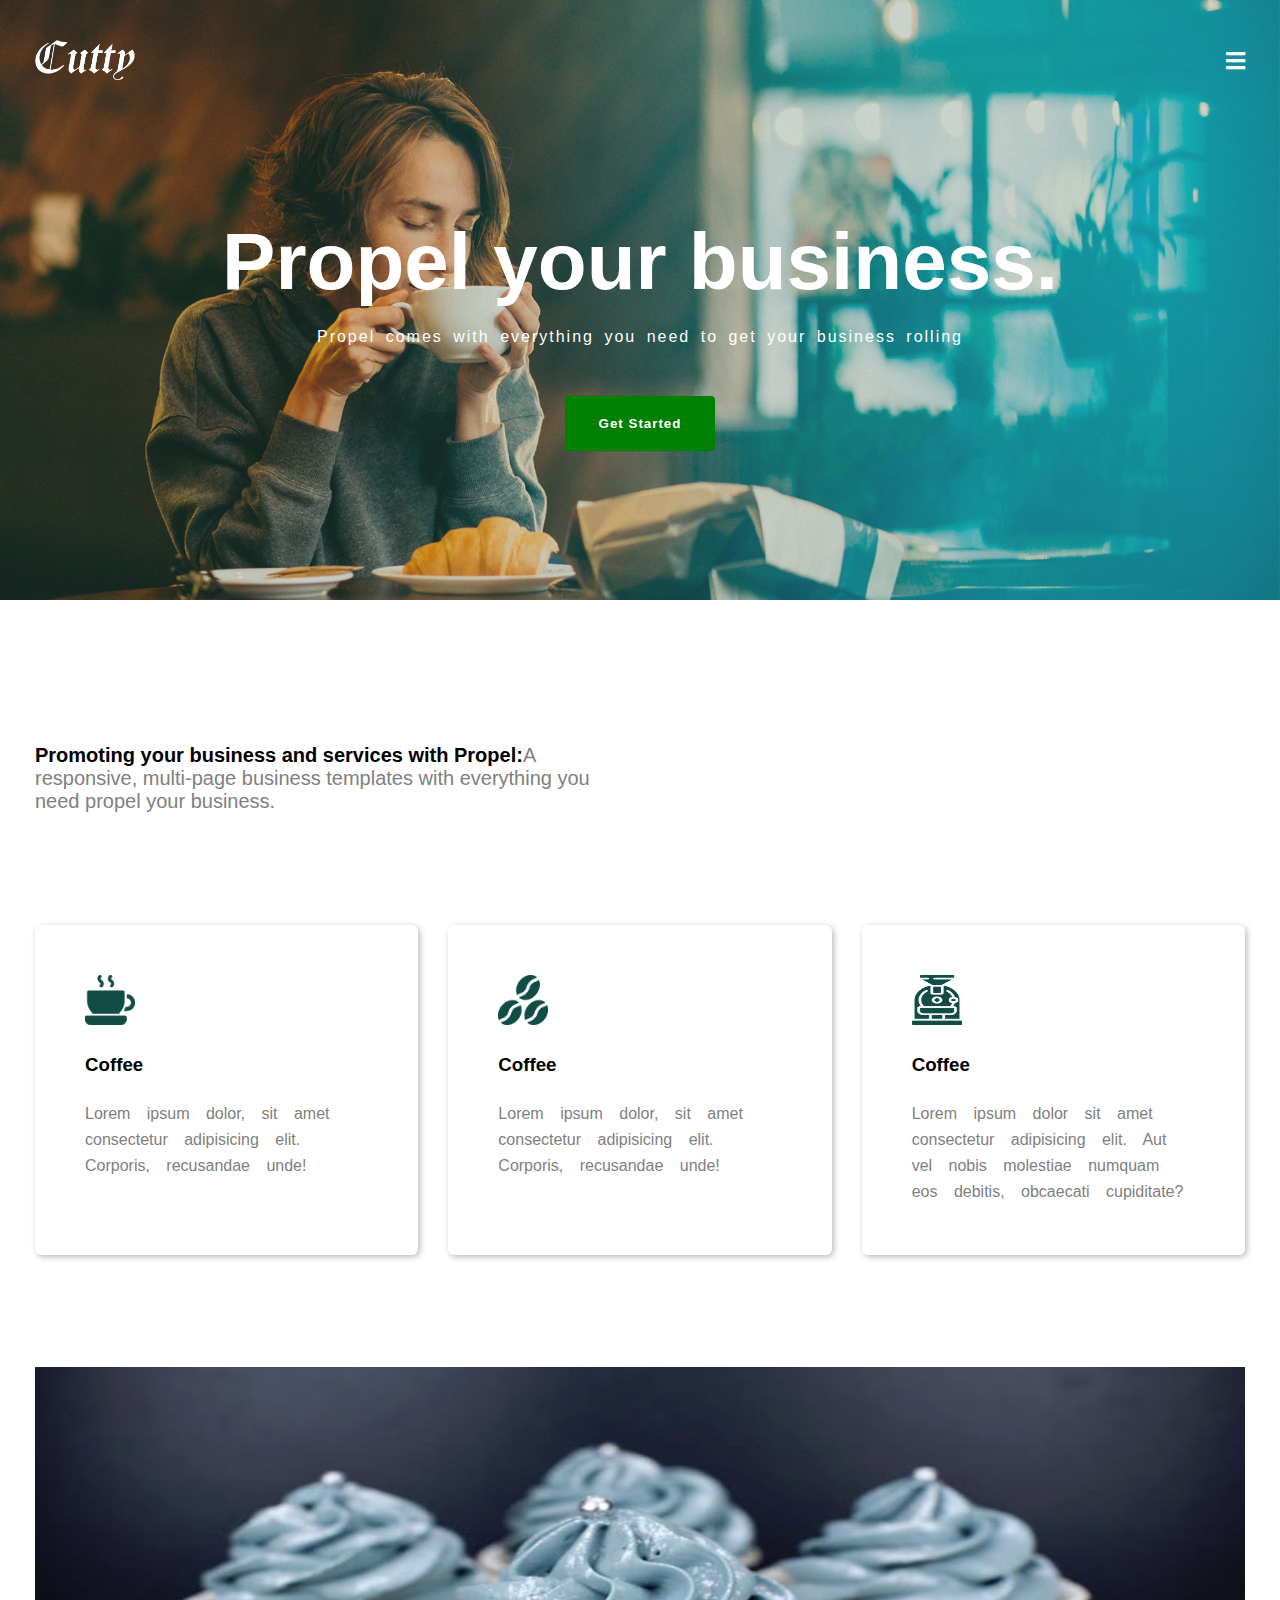
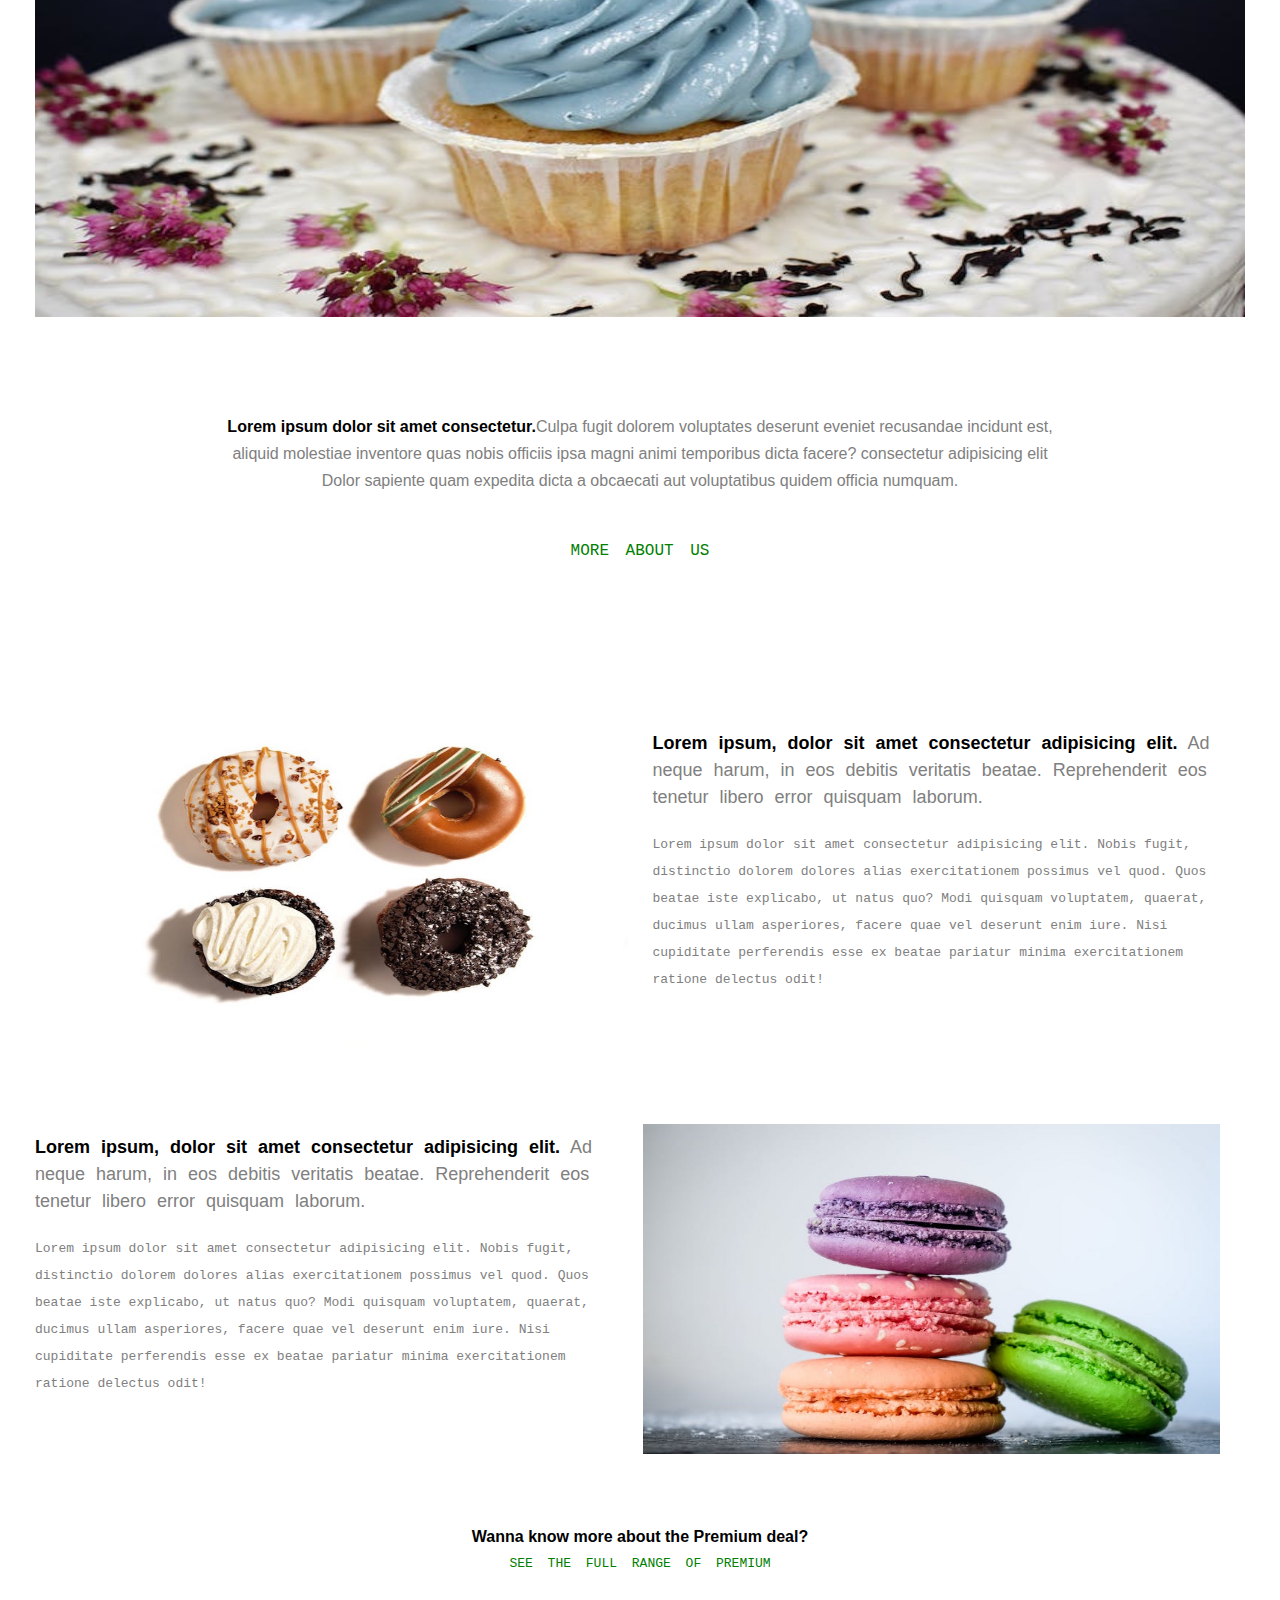
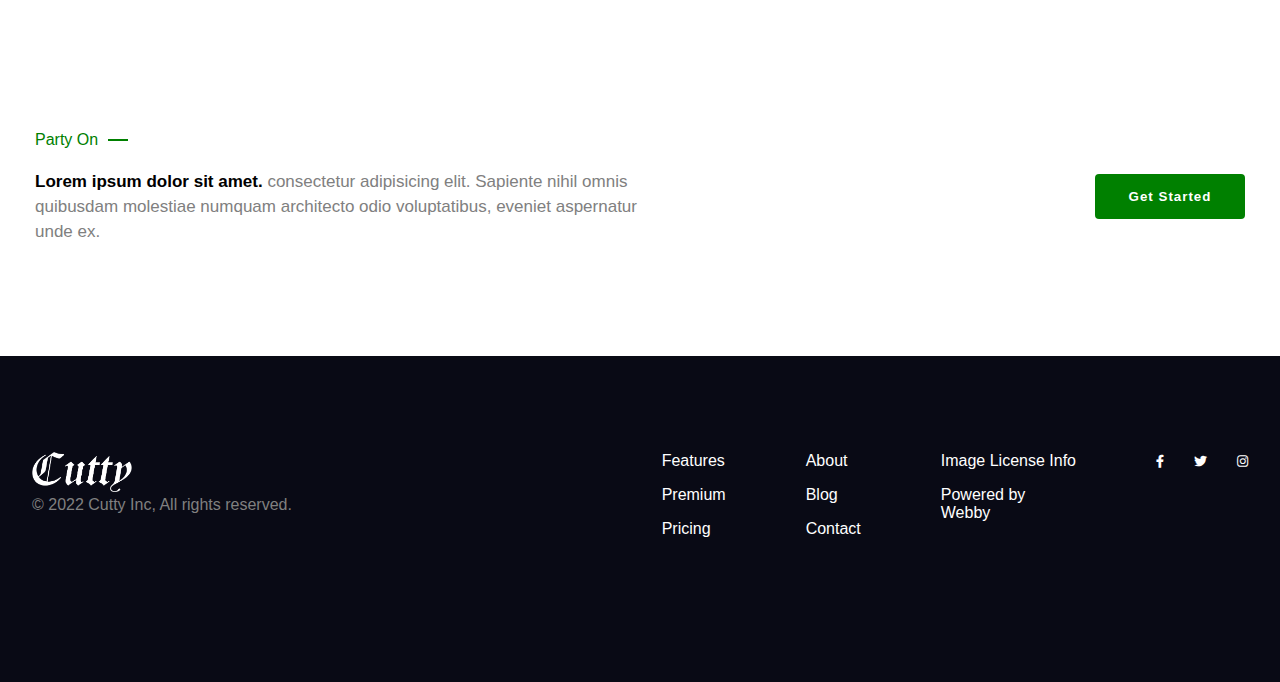
==== index.html @ d67e466f "no media query yet" ====
<!DOCTYPE html>
<html lang="en">
  <head>
    <meta charset="UTF-8" />
    <meta http-equiv="X-UA-Compatible" content="IE=edge" />
    <meta name="viewport" content="width=device-width, initial-scale=1.0" />
    <title>Cutty</title>
    <link rel="icon" href="Img/icons/favicon.png" type="image/png" />
    <link
      rel="stylesheet"
      href="fontawesome5/fontawesome-free-5.15.3-web/css/all.min.css"
    />
    <link rel="stylesheet" href="css/style.css" />
  </head>
  <body>
    <div class="page-container">
      <div class="menu-header-container">
        <div class="menu-header-content">
          <div class="menu-container">
            <div class="title">
              <img src="Img/cutty.png" alt="" />
            </div>
            <div class="menu">
              <div class="hamburger">
                <i class="fas fa-bars bar"></i>
              </div>
              <ul class="menu-ul">
                <li><a href="#">Features</a></li>
                <li><a href="#">Premium</a></li>
                <li><a href="#">Pricing</a></li>
                <li><a href="#">About</a></li>
                <li><a href="#">Sign in</a></li>
              </ul>
            </div>
          </div>
          <div class="header">
            <div class="header-content">
              <h1>Propel your business.</h1>
              <p>
                Propel comes with everything you need to get your business
                rolling
              </p>

              <button class="header-btn">Get Started</button>
            </div>
          </div>
        </div>
      </div>
      <div class="middle-content">
        <main class="after-header-txt">
          <p>Promoting your business and services with Propel:<span>A</span></p>
          <p>
            responsive, multi-page business templates with everything you need
            propel your business.
          </p>
        </main>
        <div class="after-main-txt">
          <div class="content-main">
            <img src="Img/icons/s2.png" alt="" />
            <h3>Coffee</h3>
            <p>
              Lorem ipsum dolor, sit amet consectetur adipisicing elit.
              Corporis, recusandae unde!
            </p>
          </div>
          <div class="content-main">
            <img src="Img/icons/s1.png" alt="" />
            <h3>Coffee</h3>
            <p>
              Lorem ipsum dolor, sit amet consectetur adipisicing elit.
              Corporis, recusandae unde!
            </p>
          </div>
          <div class="content-main">
            <img src="Img/icons/s3.png" alt="" />
            <h3>Coffee</h3>
            <p>
              Lorem ipsum dolor sit amet consectetur adipisicing elit. Aut vel
              nobis molestiae numquam eos debitis, obcaecati cupiditate?
            </p>
          </div>
        </div>

        <div class="center-content">
          <img src="Img/cupcake-3.jpeg" alt="" />
          <div class="cc-txt">
            <p>
              <span>Lorem ipsum dolor sit amet consectetur.</span>Culpa fugit
              dolorem voluptates deserunt eveniet recusandae incidunt est,
              aliquid molestiae inventore quas nobis officiis ipsa magni animi
              temporibus dicta facere? consectetur adipisicing elit Dolor
              sapiente quam expedita dicta a obcaecati aut voluptatibus quidem
              officia numquam.
            </p>
            <a class="more">MORE ABOUT US</a>
          </div>
        </div>

        <div class="food-content">
          <div class="food-content-c">
            <div class="food-img-content">
              <img src="Img/doughnut-2.jpeg" alt="" />
            </div>
            <div class="food-txt-cont">
              <p>
                <span
                  >Lorem ipsum, dolor sit amet consectetur adipisicing
                  elit.</span
                >
                Ad neque harum, in eos debitis veritatis beatae. Reprehenderit
                eos tenetur libero error quisquam laborum.
              </p>
              <p>
                Lorem ipsum dolor sit amet consectetur adipisicing elit. Nobis
                fugit, distinctio dolorem dolores alias exercitationem possimus
                vel quod. Quos beatae iste explicabo, ut natus quo? Modi
                quisquam voluptatem, quaerat, ducimus ullam asperiores, facere
                quae vel deserunt enim iure. Nisi cupiditate perferendis esse ex
                beatae pariatur minima exercitationem ratione delectus odit!
              </p>
            </div>
          </div>
          <div class="food-content-c f-c-c">
            <div class="food-txt-cont">
              <p>
                <span
                  >Lorem ipsum, dolor sit amet consectetur adipisicing
                  elit.</span
                >
                Ad neque harum, in eos debitis veritatis beatae. Reprehenderit
                eos tenetur libero error quisquam laborum.
              </p>
              <p>
                Lorem ipsum dolor sit amet consectetur adipisicing elit. Nobis
                fugit, distinctio dolorem dolores alias exercitationem possimus
                vel quod. Quos beatae iste explicabo, ut natus quo? Modi
                quisquam voluptatem, quaerat, ducimus ullam asperiores, facere
                quae vel deserunt enim iure. Nisi cupiditate perferendis esse ex
                beatae pariatur minima exercitationem ratione delectus odit!
              </p>
            </div>
            <div class="food-img-content">
              <img src="Img/sweets-1.jpeg" alt="" />
            </div>
          </div>
          <div class="after-food-content-txt">
            <p>Wanna know more about the Premium deal?</p>
            <a class="more">SEE THE FULL RANGE OF PREMIUM</a>
          </div>
        </div>
        <div class="before-footer">
          <div class="f-b-footer">
            <p>Party On</p>
            <span></span>
          </div>
          <div class="s-b-footer">
            <p>
              <span>Lorem ipsum dolor sit amet.</span> consectetur adipisicing
              elit. Sapiente nihil omnis quibusdam molestiae numquam architecto
              odio voluptatibus, eveniet aspernatur unde ex.
            </p>

            <button class="second-btn">Get Started</button>
          </div>
        </div>
      </div>
      <footer class="footer">
        <div class="left-side-footer">
          <img src="Img/cutty.png" alt="" />
          <p>&copy; 2022 Cutty Inc, All rights reserved.</p>
        </div>
        <div class="right-side-footer">
          <ul class="uls first">
            <li><a href="#">Features</a></li>
            <li><a href="#">Premium</a></li>
            <li><a href="#">Pricing</a></li>
          </ul>
          <ul class="uls second">
            <li><a href="#">About</a></li>
            <li><a href="#">Blog</a></li>
            <li><a href="#">Contact</a></li>
          </ul>
          <ul class="uls third">
            <li><a href="">Image License Info</a></li>
            <li>
              <a
                >Powered by <br />
                Webby</a
              >
            </li>
          </ul>
          <ul class="icons">
            <li><i class="fab fa-facebook-f"></i></li>
            <li><i class="fab fa-twitter"></i></li>
            <li><i class="fab fa-instagram"></i></li>
          </ul>
        </div>
      </footer>
    </div>
  </body>
</html>
---- css/style.css ----
* {
  margin: 0;
  padding: 0;
  list-style-type: none;
  text-decoration: none;
  -webkit-box-sizing: border-box;
          box-sizing: border-box;
}

body {
  font-family: -apple-system, BlinkMacSystemFont, "Segoe UI", Roboto, Oxygen, Ubuntu, Cantarell, "Open Sans", "Helvetica Neue", sans-serif;
}

.active {
  background-color: #114c45;
  padding: 20px;
  border-radius: 5px;
}

.active-2 {
  height: 450px;
}

.menu-ul {
  display: -webkit-box;
  display: -ms-flexbox;
  display: flex;
  -webkit-box-orient: vertical;
  -webkit-box-direction: normal;
      -ms-flex-direction: column;
          flex-direction: column;
  -webkit-box-align: center;
      -ms-flex-align: center;
          align-items: center;
  -webkit-box-pack: space-evenly;
      -ms-flex-pack: space-evenly;
          justify-content: space-evenly;
  width: 100%;
  height: 0;
  overflow: hidden;
  -webkit-transition: 1s;
  transition: 1s;
  background-color: #114c45;
  position: absolute;
  z-index: 10;
  top: 7pc;
  left: 0;
}

.menu-ul a {
  color: #fff;
  font-weight: bold;
}

.menu-header-container {
  width: 100%;
  height: 600px;
  color: #fff;
  background-image: url(../Img/slider.jpg);
  background-size: cover;
}

.menu-header-container .menu-header-content {
  background-color: rgba(97, 150, 97, 0.2);
  width: 100%;
  height: 100%;
}

.menu-container {
  display: -webkit-box;
  display: -ms-flexbox;
  display: flex;
  -webkit-box-align: center;
      -ms-flex-align: center;
          align-items: center;
  -webkit-box-pack: justify;
      -ms-flex-pack: justify;
          justify-content: space-between;
  padding: 0 35px;
  padding-top: 40px;
}

.menu-container .title img {
  width: 100px;
}

.menu-container .menu i {
  font-size: 22px;
  cursor: pointer;
}

.header {
  height: 500px;
  position: relative;
}

.header .header-content {
  height: 100%;
  display: -webkit-box;
  display: -ms-flexbox;
  display: flex;
  -webkit-box-orient: vertical;
  -webkit-box-direction: normal;
      -ms-flex-direction: column;
          flex-direction: column;
  -webkit-box-pack: center;
      -ms-flex-pack: center;
          justify-content: center;
  -webkit-box-align: center;
      -ms-flex-align: center;
          align-items: center;
}

.header .header-content h1 {
  font-size: 5rem;
}

.header .header-content p {
  word-spacing: 4px;
  margin-top: 20px;
  letter-spacing: 2px;
}

.header .header-content button {
  letter-spacing: 1px;
  color: #fff;
  font-weight: bold;
  padding: 20px;
  width: 150px;
  height: auto;
  background-color: green;
  border: unset;
  border-radius: 4px;
  margin-top: 50px;
  cursor: pointer;
}

.header .header-content button:hover {
  background-color: #2cb12c;
}

.middle-content {
  padding: 0 35px;
}

.after-header-txt {
  width: 570px;
  padding: 9pc 0 0 0;
}

.after-header-txt p {
  font-size: 20px;
}

.after-header-txt p:first-child {
  font-weight: bold;
}

.after-header-txt span,
.after-header-txt p:last-child {
  color: gray;
  font-weight: normal;
}

.after-main-txt {
  display: -webkit-box;
  display: -ms-flexbox;
  display: flex;
  -webkit-box-pack: center;
      -ms-flex-pack: center;
          justify-content: center;
  padding: 7pc 0;
  width: 100%;
}

.after-main-txt .content-main {
  -webkit-box-shadow: 2px 2px 6px #bcbcbc;
          box-shadow: 2px 2px 6px #bcbcbc;
  border-radius: 6px;
  width: 33%;
  height: auto;
  padding: 50px;
}

.after-main-txt .content-main img {
  width: 50px;
  height: 50px;
}

.after-main-txt .content-main h3 {
  margin: 25px 0;
}

.after-main-txt .content-main p {
  word-spacing: 12px;
  line-height: 26px;
  color: gray;
}

.after-main-txt .content-main:nth-child(2) {
  margin: 0 30px;
}

.center-content {
  display: -webkit-box;
  display: -ms-flexbox;
  display: flex;
  -webkit-box-orient: vertical;
  -webkit-box-direction: normal;
      -ms-flex-direction: column;
          flex-direction: column;
  -webkit-box-align: center;
      -ms-flex-align: center;
          align-items: center;
  width: 100%;
}

.center-content img {
  width: 100%;
  height: 550px;
  margin-bottom: 6pc;
}

.center-content .cc-txt {
  width: 70%;
  display: -webkit-box;
  display: -ms-flexbox;
  display: flex;
  -webkit-box-orient: vertical;
  -webkit-box-direction: normal;
      -ms-flex-direction: column;
          flex-direction: column;
  -webkit-box-align: center;
      -ms-flex-align: center;
          align-items: center;
}

.center-content .cc-txt span {
  font-weight: bold;
  color: #000;
}

.center-content .cc-txt p {
  color: gray;
  text-align: center;
  line-height: 27px;
  margin-bottom: 3pc;
}

.center-content .cc-txt a {
  margin-bottom: 10pc;
}

.more {
  font-family: Consolas, "Courier New", monospace;
  color: green;
  cursor: pointer;
  word-spacing: 7px;
}

.food-content .food-content-c {
  display: -webkit-box;
  display: -ms-flexbox;
  display: flex;
  width: 100%;
  margin-bottom: 70px;
}

.food-content .food-content-c .food-img-content {
  width: 50%;
  margin-right: 25px;
}

.food-content .food-content-c .food-img-content img {
  width: 100%;
  height: 330px;
}

.food-content .food-content-c .food-txt-cont {
  width: 50%;
  margin-top: 10px;
}

.food-content .food-content-c .food-txt-cont p:first-child {
  font-size: 18px;
  word-spacing: 6px;
  margin-bottom: 20px;
}

.food-content .food-content-c .food-txt-cont p:last-child {
  font-family: monospace;
}

.food-content .food-content-c .food-txt-cont p {
  font-weight: normal;
  color: gray;
  line-height: 27px;
}

.food-content .food-content-c .food-txt-cont p span {
  color: #000;
  font-weight: bold;
}

.food-content .f-c-c .food-txt-cont {
  margin-right: 30px;
}

.food-content .after-food-content-txt {
  display: -webkit-box;
  display: -ms-flexbox;
  display: flex;
  -webkit-box-orient: vertical;
  -webkit-box-direction: normal;
      -ms-flex-direction: column;
          flex-direction: column;
  -webkit-box-align: center;
      -ms-flex-align: center;
          align-items: center;
  margin-bottom: 10pc;
}

.food-content .after-food-content-txt p {
  font-weight: 600;
  margin-bottom: 10px;
}

.food-content .after-food-content-txt a {
  font-size: 13px;
}

.before-footer .f-b-footer {
  display: -webkit-box;
  display: -ms-flexbox;
  display: flex;
  color: green;
  -webkit-box-align: center;
      -ms-flex-align: center;
          align-items: center;
}

.before-footer .f-b-footer p {
  margin-right: 10px;
}

.before-footer .f-b-footer span {
  width: 20px;
  height: 2px;
  background-color: green;
}

.before-footer .s-b-footer {
  display: -webkit-box;
  display: -ms-flexbox;
  display: flex;
  -webkit-box-align: center;
      -ms-flex-align: center;
          align-items: center;
  -webkit-box-pack: justify;
      -ms-flex-pack: justify;
          justify-content: space-between;
  margin-bottom: 7pc;
}

.before-footer .s-b-footer p {
  margin-top: 20px;
  width: 50%;
  color: gray;
  font-size: 17px;
  line-height: 25px;
}

.before-footer .s-b-footer p span {
  font-weight: bold;
  color: #000;
}

.before-footer .s-b-footer button {
  letter-spacing: 1px;
  color: #fff;
  font-weight: bold;
  padding: 15px;
  width: 150px;
  height: auto;
  background-color: green;
  border: unset;
  border-radius: 4px;
  cursor: pointer;
}

.before-footer .s-b-footer button:hover {
  background-color: #2cb12c;
}

.footer {
  padding: 6pc 2pc 8pc 2pc;
  background-color: #090a15;
  color: #fff;
  display: -webkit-box;
  display: -ms-flexbox;
  display: flex;
  -webkit-box-pack: justify;
      -ms-flex-pack: justify;
          justify-content: space-between;
}

.footer .left-side-footer img {
  width: 100px;
}

.footer .left-side-footer p {
  color: gray;
}

.footer .right-side-footer {
  display: -webkit-box;
  display: -ms-flexbox;
  display: flex;
}

.footer .right-side-footer .uls {
  margin-right: 5pc;
}

.footer .right-side-footer .uls li {
  margin-bottom: 1pc;
}

.footer .right-side-footer a {
  color: #fff;
}

.footer .right-side-footer .icons {
  display: -webkit-box;
  display: -ms-flexbox;
  display: flex;
}

.footer .right-side-footer .icons i {
  font-size: 13px;
}

.footer .right-side-footer .icons li:nth-child(2) {
  margin: 0 30px;
}
/*# sourceMappingURL=style.css.map */
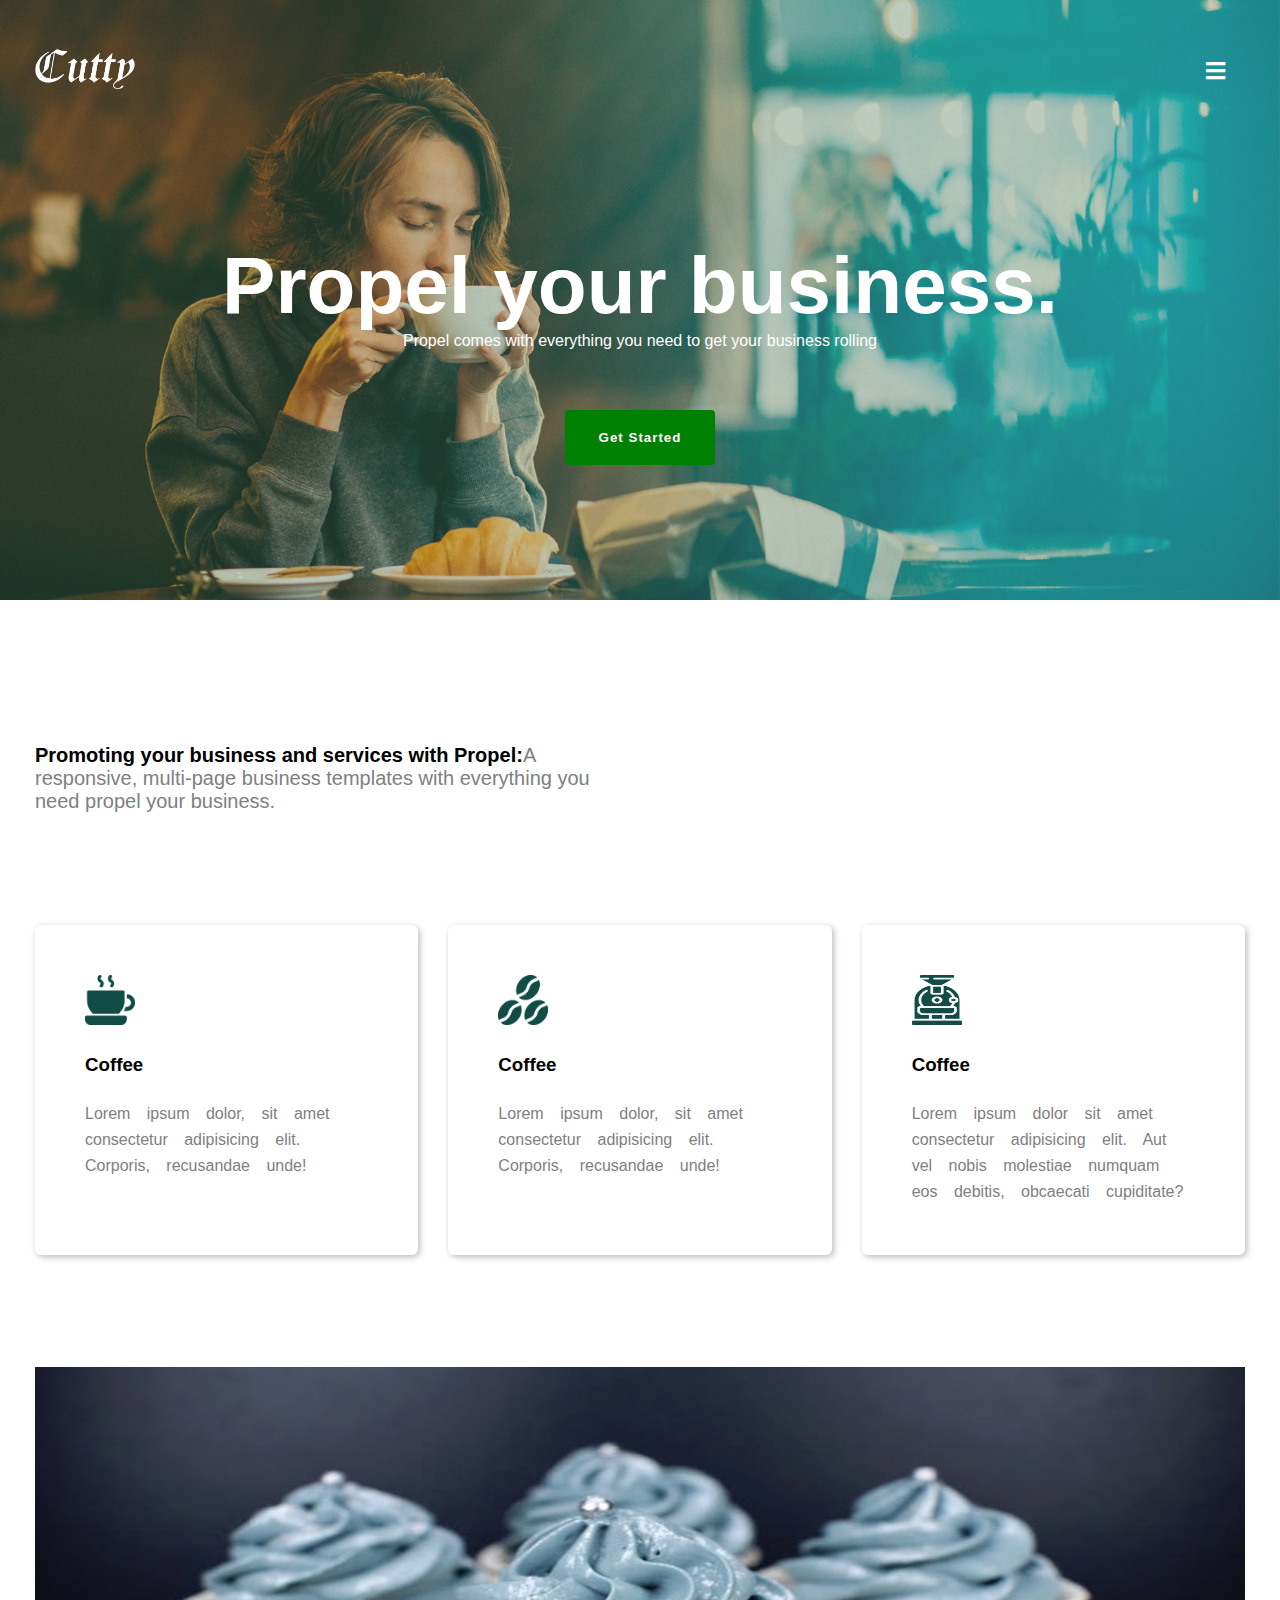
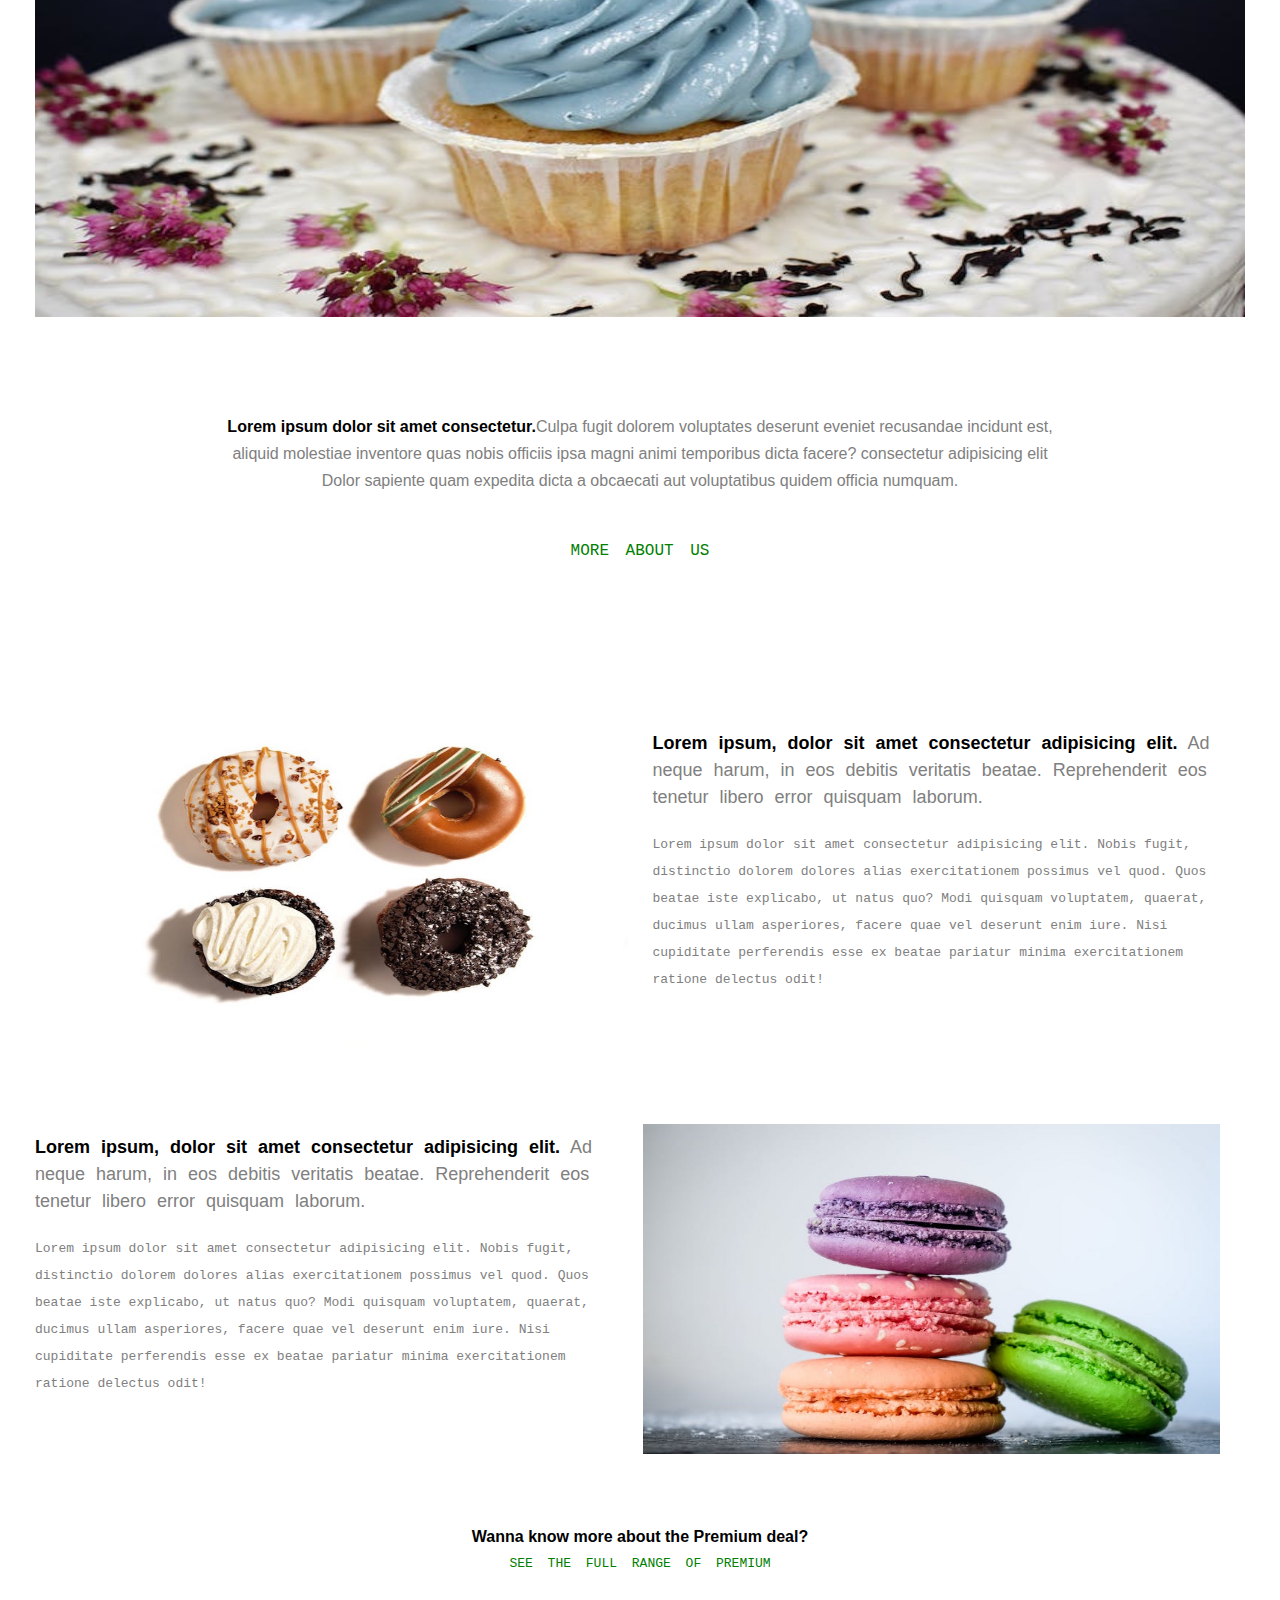
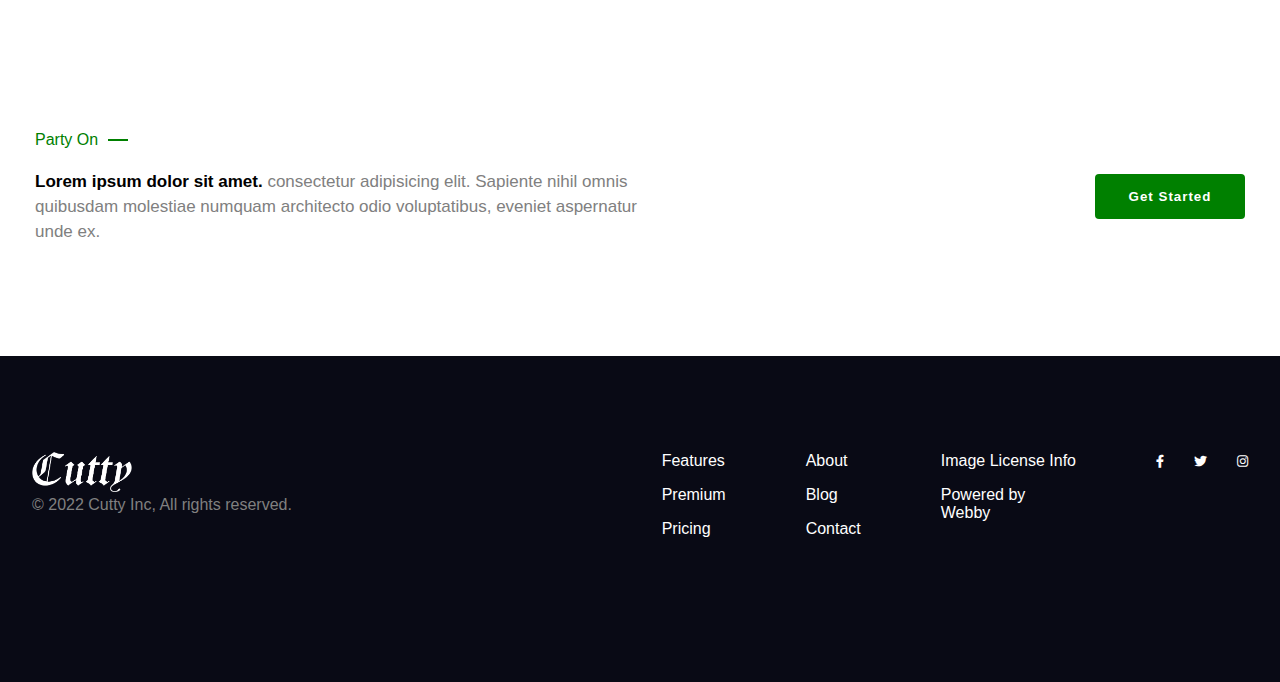
==== commit 7ab335a6: "no changes" ====
--- a/index.html
+++ b/index.html
@@ -5,7 +5,7 @@
     <meta http-equiv="X-UA-Compatible" content="IE=edge" />
     <meta name="viewport" content="width=device-width, initial-scale=1.0" />
     <title>Cutty</title>
-    <link rel="icon" href="Img/icons/favicon.png" type="image/png" />
+    <link rel="icon" href="Img/icons/favicon.ico" type="image/x-icon" />
     <link
       rel="stylesheet"
       href="fontawesome5/fontawesome-free-5.15.3-web/css/all.min.css"
@@ -18,25 +18,25 @@
         <div class="menu-header-content">
           <div class="menu-container">
             <div class="title">
-              <img src="Img/cutty.png" alt="" />
+              <a href="index.html"><img src="Img/cutty.png" alt="" /></a>
             </div>
             <div class="menu">
               <div class="hamburger">
                 <i class="fas fa-bars bar"></i>
               </div>
               <ul class="menu-ul">
-                <li><a href="#">Features</a></li>
+                <li><a href="feature.html">Features</a></li>
                 <li><a href="#">Premium</a></li>
                 <li><a href="#">Pricing</a></li>
                 <li><a href="#">About</a></li>
-                <li><a href="#">Sign in</a></li>
+                <li><a href="#" class="sign-in">Sign in</a></li>
               </ul>
             </div>
           </div>
           <div class="header">
             <div class="header-content">
-              <h1>Propel your business.</h1>
-              <p>
+              <p class="observer-p">Propel your business.</p>
+              <p class="observer-p">
                 Propel comes with everything you need to get your business
                 rolling
               </p>
@@ -82,7 +82,10 @@
         </div>
 
         <div class="center-content">
-          <img src="Img/cupcake-3.jpeg" alt="" />
+          <div class="slide">
+            <img src="Img/cupcake-3.jpeg" class="slider" alt="" />
+            <img src="Img/cupcake-1.jpeg" class="slider" alt="" />
+          </div>
           <div class="cc-txt">
             <p>
               <span>Lorem ipsum dolor sit amet consectetur.</span>Culpa fugit
@@ -166,7 +169,7 @@
       </div>
       <footer class="footer">
         <div class="left-side-footer">
-          <img src="Img/cutty.png" alt="" />
+          <a href="index.html"><img src="Img/cutty.png" alt="" /></a>
           <p>&copy; 2022 Cutty Inc, All rights reserved.</p>
         </div>
         <div class="right-side-footer">
@@ -197,5 +200,6 @@
         </div>
       </footer>
     </div>
+    <script src="js/app.js"></script>
   </body>
 </html>
--- a/css/style.css
+++ b/css/style.css
@@ -12,14 +12,25 @@
  Ubuntu, Cantarell, "Open Sans", "Helvetica Neue", sans-serif;
 }
 
+.observer-p.show {
+  -webkit-animation: bottomToTop 1s;
+          animation: bottomToTop 1s;
+  opacity: 1;
+}
+
 .active {
   background-color: #114c45;
-  padding: 20px;
   border-radius: 5px;
 }
 
 .active-2 {
-  height: 450px;
+  height: 450px !important;
+}
+
+.sign-in {
+  border: 1px solid #fff;
+  border-radius: 5px;
+  padding: 10px 20pc !important;
 }
 
 .menu-ul {
@@ -39,8 +50,8 @@
   width: 100%;
   height: 0;
   overflow: hidden;
-  -webkit-transition: 1s;
-  transition: 1s;
+  -webkit-transition: 0.5s;
+  transition: 0.5s;
   background-color: #114c45;
   position: absolute;
   z-index: 10;
@@ -51,6 +62,23 @@
 .menu-ul a {
   color: #fff;
   font-weight: bold;
+  padding: 10px 40pc;
+}
+
+.menu-ul a:active {
+  background-color: rgba(0, 140, 255, 0.1);
+}
+
+.m-h-c {
+  width: 100%;
+  height: 600px;
+  color: #fff;
+  background-color: #114c45;
+}
+
+.ham-menu {
+  -webkit-box-shadow: 0 2px 7px black;
+          box-shadow: 0 2px 7px black;
 }
 
 .menu-header-container {
@@ -62,7 +90,7 @@
 }
 
 .menu-header-container .menu-header-content {
-  background-color: rgba(97, 150, 97, 0.2);
+  background-color: rgba(97, 150, 97, 0.3);
   width: 100%;
   height: 100%;
 }
@@ -88,6 +116,7 @@
 .menu-container .menu i {
   font-size: 22px;
   cursor: pointer;
+  padding: 20px;
 }
 
 .header {
@@ -112,11 +141,12 @@
           align-items: center;
 }
 
-.header .header-content h1 {
-  font-size: 5rem;
-}
-
-.header .header-content p {
+.header .header-content p:first-child {
+  font-size: 5pc;
+  font-weight: bold;
+}
+
+.header .header-content p:last-child {
   word-spacing: 4px;
   margin-top: 20px;
   letter-spacing: 2px;
@@ -132,12 +162,23 @@
   background-color: green;
   border: unset;
   border-radius: 4px;
-  margin-top: 50px;
+  margin-top: 60px;
   cursor: pointer;
 }
 
 .header .header-content button:hover {
   background-color: #2cb12c;
+}
+
+.features-header p:first-child {
+  font-size: 7pc !important;
+}
+
+.features-header p:last-child {
+  font-size: 25px;
+  word-spacing: 4px;
+  margin-top: 20px;
+  letter-spacing: 2px;
 }
 
 .middle-content {
@@ -202,6 +243,26 @@
   margin: 0 30px;
 }
 
+.after-main-txt-2 {
+  padding: 2pc 0 !important;
+}
+
+.after-main-txt-2 .content-main-2 {
+  width: 50% !important;
+}
+
+.amt2 {
+  padding-bottom: 6pc !important;
+}
+
+.center-line {
+  width: 100%;
+  height: 2px;
+  border: unset;
+  background-color: #dedede;
+  margin-bottom: 6pc;
+}
+
 .center-content {
   display: -webkit-box;
   display: -ms-flexbox;
@@ -216,13 +277,21 @@
   width: 100%;
 }
 
-.center-content img {
+.slide {
   width: 100%;
   height: 550px;
   margin-bottom: 6pc;
-}
-
-.center-content .cc-txt {
+  overflow: hidden;
+}
+
+.slide img {
+  width: 100%;
+  height: 100%;
+  -webkit-animation: fade-in 0.5s;
+          animation: fade-in 0.5s;
+}
+
+.cc-txt {
   width: 70%;
   display: -webkit-box;
   display: -ms-flexbox;
@@ -236,19 +305,19 @@
           align-items: center;
 }
 
-.center-content .cc-txt span {
+.cc-txt span {
   font-weight: bold;
   color: #000;
 }
 
-.center-content .cc-txt p {
+.cc-txt p {
   color: gray;
   text-align: center;
   line-height: 27px;
   margin-bottom: 3pc;
 }
 
-.center-content .cc-txt a {
+.cc-txt a {
   margin-bottom: 10pc;
 }
 
@@ -328,6 +397,79 @@
 
 .food-content .after-food-content-txt a {
   font-size: 13px;
+}
+
+.imgg {
+  position: relative;
+  width: 100%;
+  height: 550px;
+}
+
+.imgg img {
+  width: 100%;
+  height: 100%;
+}
+
+.imgg .imgg-content {
+  position: absolute;
+  top: 5pc;
+  right: 2pc;
+  z-index: 20;
+  width: 300px;
+  height: auto;
+  padding: 40px;
+  background-color: #2ea52e;
+  color: #fff;
+  font-size: 17px;
+}
+
+.imgg .imgg-content .imgg-txt {
+  display: -webkit-box;
+  display: -ms-flexbox;
+  display: flex;
+  -webkit-box-align: center;
+      -ms-flex-align: center;
+          align-items: center;
+  color: #fff;
+  margin-bottom: 20px;
+}
+
+.imgg .imgg-content .imgg-txt span {
+  margin-left: 15px;
+  width: 20px;
+  height: 2px;
+  background-color: #fff;
+}
+
+.imgg .imgg-content .pp {
+  margin-bottom: 40px;
+  line-height: 25px;
+}
+
+.imgg .imgg-content span {
+  font-weight: bold;
+  color: #fff;
+}
+
+.imgg .imgg-content button {
+  letter-spacing: 1px;
+  color: #000;
+  font-weight: bold;
+  padding: 15px;
+  width: 150px;
+  height: auto;
+  background-color: #fff;
+  border: unset;
+  border-radius: 4px;
+  cursor: pointer;
+}
+
+.imgg .imgg-content button:hover {
+  background-color: #e4e4e4;
+}
+
+.bf-2 {
+  margin-top: 6pc;
 }
 
 .before-footer .f-b-footer {
@@ -439,9 +581,54 @@
 
 .footer .right-side-footer .icons i {
   font-size: 13px;
+  cursor: pointer;
 }
 
 .footer .right-side-footer .icons li:nth-child(2) {
   margin: 0 30px;
 }
+
+@-webkit-keyframes bottomToTop {
+  0% {
+    -webkit-transform: translateY(55px);
+            transform: translateY(55px);
+    opacity: 0;
+  }
+  100% {
+    -webkit-transform: translateY(0);
+            transform: translateY(0);
+    opacity: 1;
+  }
+}
+
+@keyframes bottomToTop {
+  0% {
+    -webkit-transform: translateY(55px);
+            transform: translateY(55px);
+    opacity: 0;
+  }
+  100% {
+    -webkit-transform: translateY(0);
+            transform: translateY(0);
+    opacity: 1;
+  }
+}
+
+@-webkit-keyframes fade-in {
+  0% {
+    opacity: 0;
+  }
+  100% {
+    opacity: 1;
+  }
+}
+
+@keyframes fade-in {
+  0% {
+    opacity: 0;
+  }
+  100% {
+    opacity: 1;
+  }
+}
 /*# sourceMappingURL=style.css.map */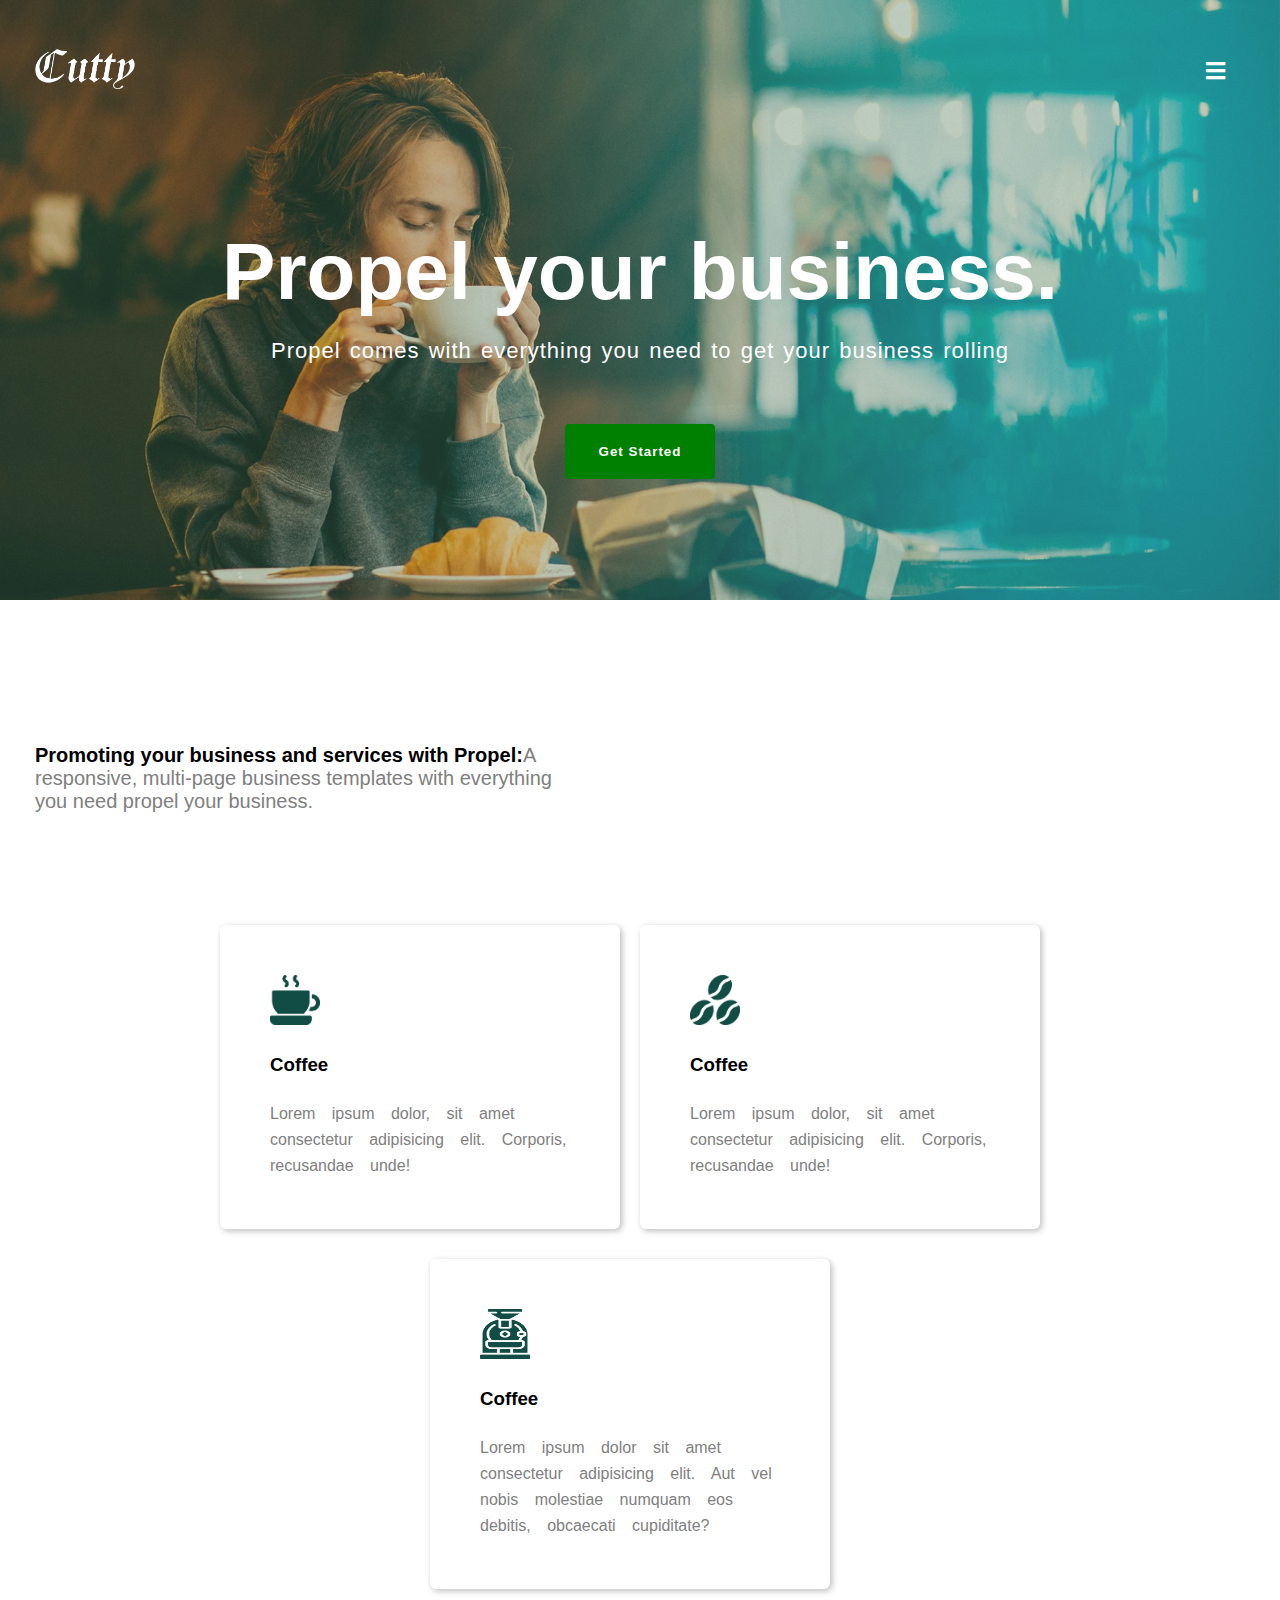
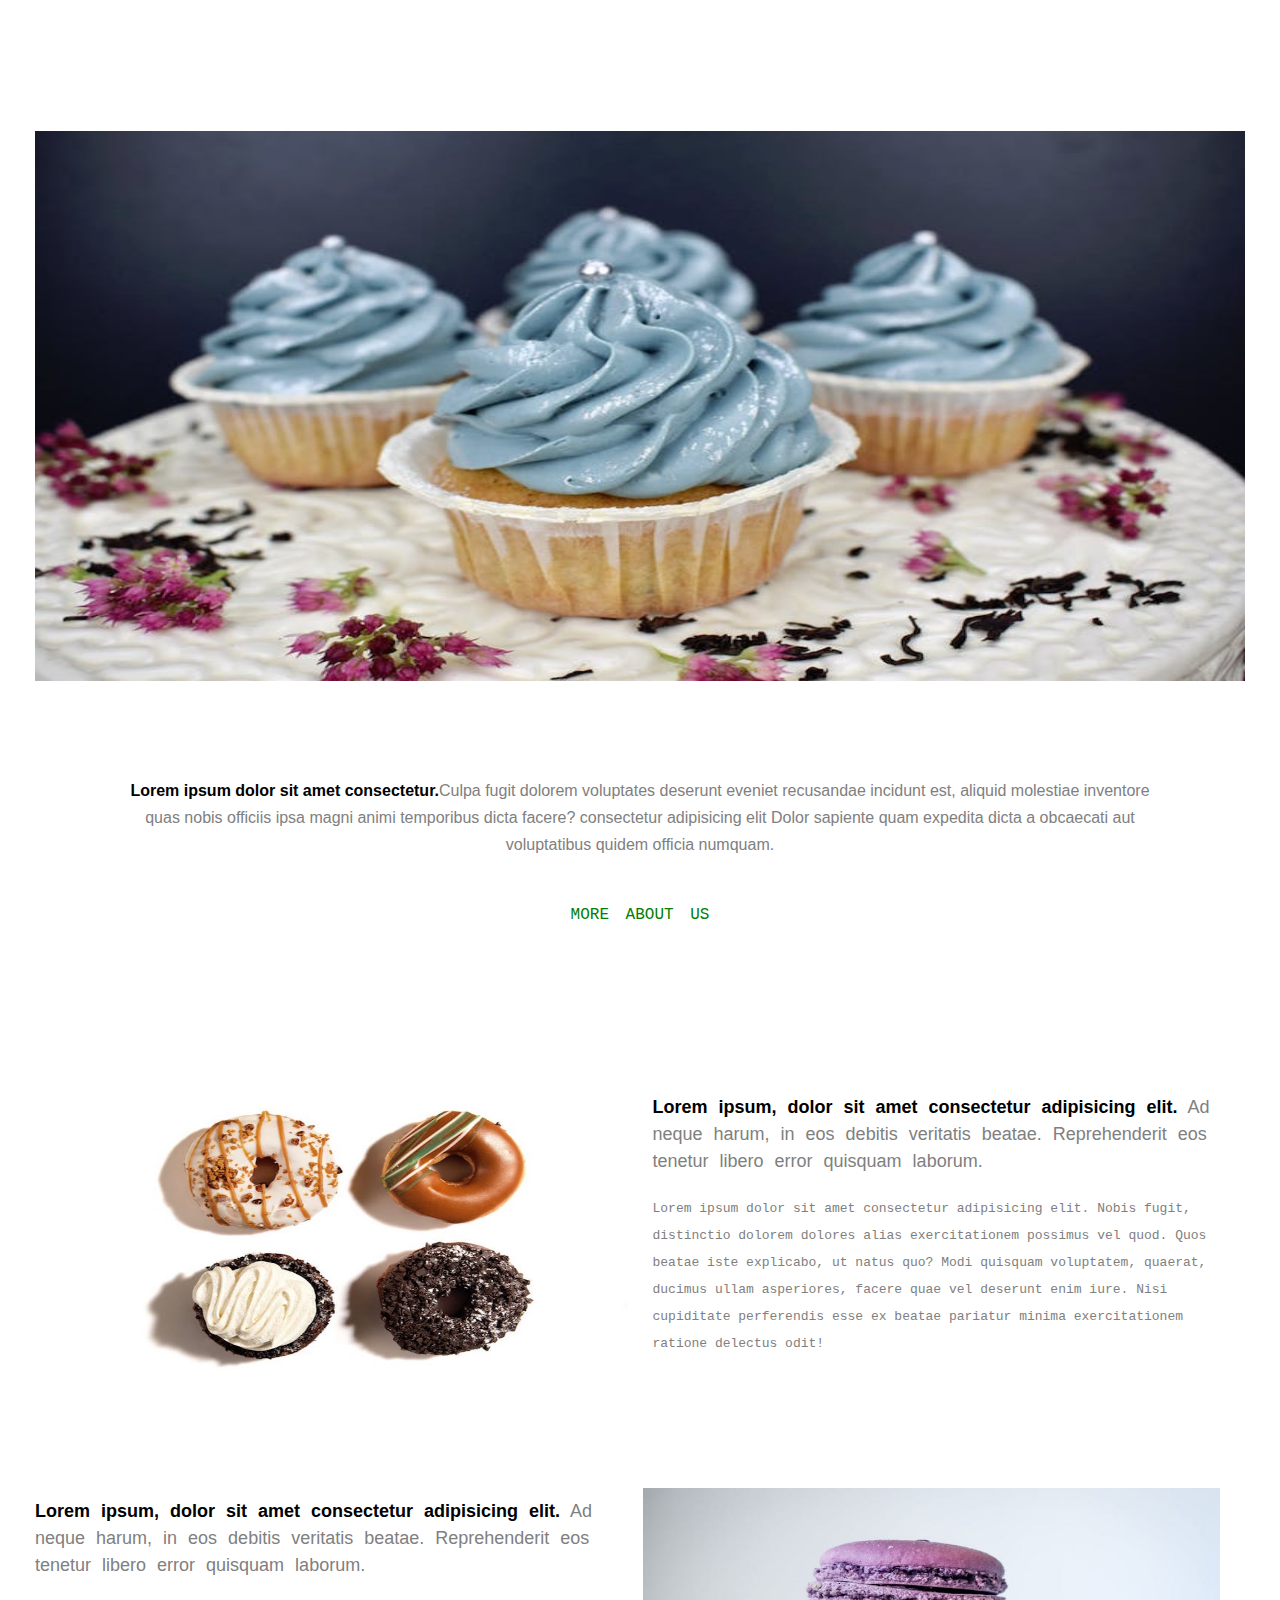
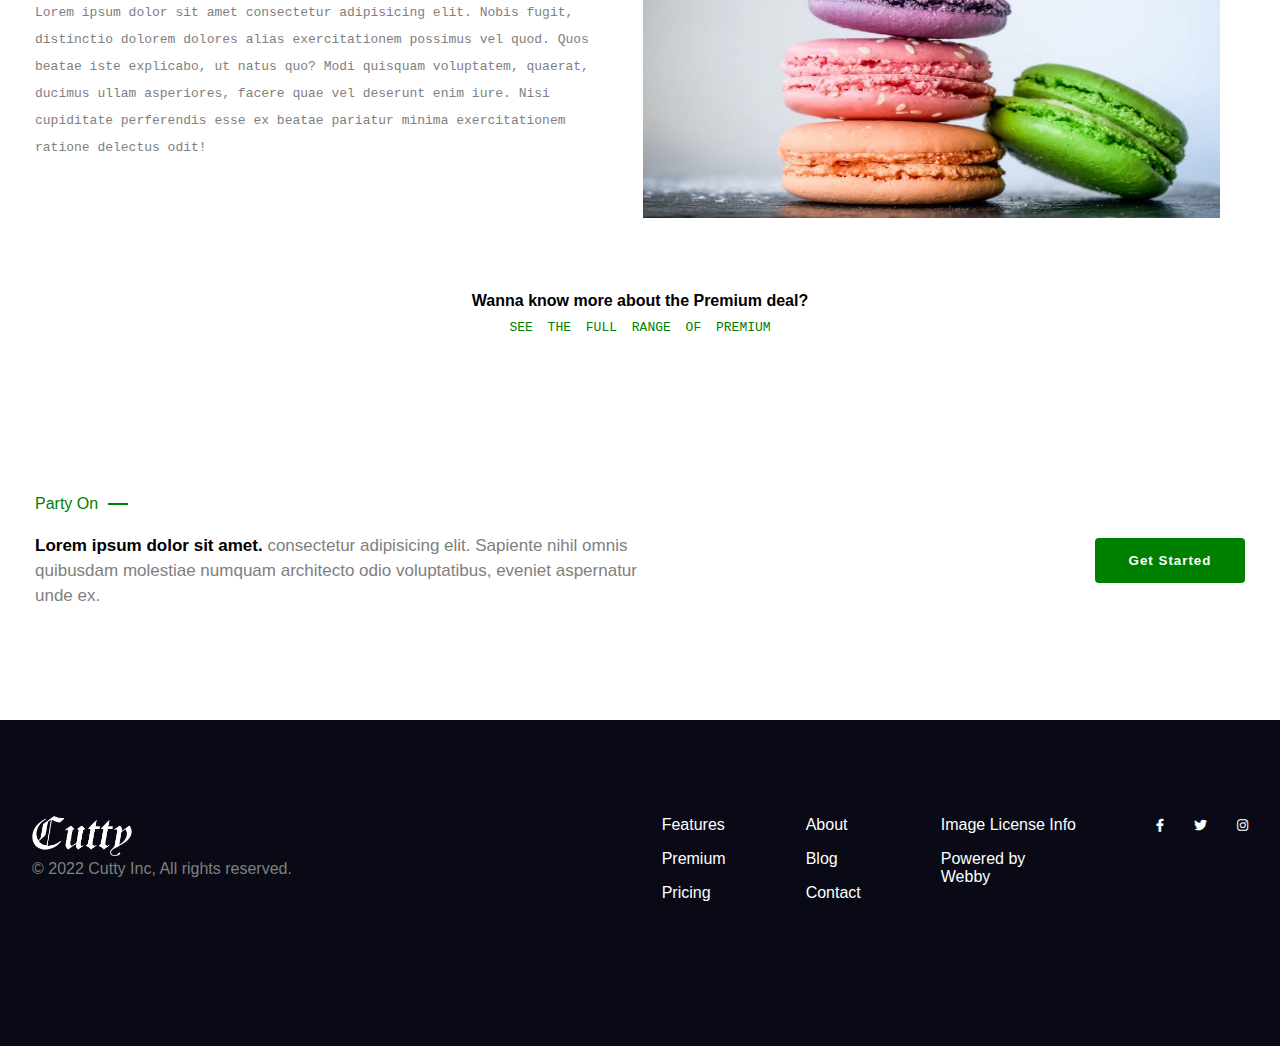
==== commit 7ee6bb3d: "media query done" ====
--- a/index.html
+++ b/index.html
@@ -36,7 +36,7 @@
           <div class="header">
             <div class="header-content">
               <p class="observer-p">Propel your business.</p>
-              <p class="observer-p">
+              <p class="observer-p h-p">
                 Propel comes with everything you need to get your business
                 rolling
               </p>
@@ -48,8 +48,8 @@
       </div>
       <div class="middle-content">
         <main class="after-header-txt">
-          <p>Promoting your business and services with Propel:<span>A</span></p>
           <p>
+            <span> Promoting your business and services with Propel:</span>A
             responsive, multi-page business templates with everything you need
             propel your business.
           </p>
@@ -173,30 +173,35 @@
           <p>&copy; 2022 Cutty Inc, All rights reserved.</p>
         </div>
         <div class="right-side-footer">
-          <ul class="uls first">
-            <li><a href="#">Features</a></li>
-            <li><a href="#">Premium</a></li>
-            <li><a href="#">Pricing</a></li>
-          </ul>
-          <ul class="uls second">
-            <li><a href="#">About</a></li>
-            <li><a href="#">Blog</a></li>
-            <li><a href="#">Contact</a></li>
-          </ul>
-          <ul class="uls third">
-            <li><a href="">Image License Info</a></li>
-            <li>
-              <a
-                >Powered by <br />
-                Webby</a
-              >
-            </li>
-          </ul>
-          <ul class="icons">
-            <li><i class="fab fa-facebook-f"></i></li>
-            <li><i class="fab fa-twitter"></i></li>
-            <li><i class="fab fa-instagram"></i></li>
-          </ul>
+          <div class="nxt-foot n-f">
+            <ul class="uls first">
+              <li><a href="feature.html">Features</a></li>
+              <li><a href="#">Premium</a></li>
+              <li><a href="#">Pricing</a></li>
+            </ul>
+            <ul class="uls second">
+              <li><a href="#">About</a></li>
+              <li><a href="#">Blog</a></li>
+              <li><a href="#">Contact</a></li>
+            </ul>
+          </div>
+
+          <div class="nxt-foot">
+            <ul class="uls third">
+              <li><a href="">Image License Info</a></li>
+              <li>
+                <a
+                  >Powered by <br />
+                  Webby</a
+                >
+              </li>
+            </ul>
+            <ul class="icons">
+              <li><i class="fab fa-facebook-f"></i></li>
+              <li><i class="fab fa-twitter"></i></li>
+              <li><i class="fab fa-instagram"></i></li>
+            </ul>
+          </div>
         </div>
       </footer>
     </div>
--- a/css/style.css
+++ b/css/style.css
@@ -141,15 +141,21 @@
           align-items: center;
 }
 
+.header .header-content p {
+  text-align: center;
+  word-wrap: break-word;
+}
+
 .header .header-content p:first-child {
-  font-size: 5pc;
-  font-weight: bold;
-}
-
-.header .header-content p:last-child {
-  word-spacing: 4px;
+  font-size: 80px;
+  font-weight: bold;
+}
+
+.header .header-content .h-p {
+  word-spacing: 2px;
   margin-top: 20px;
-  letter-spacing: 2px;
+  letter-spacing: 1px;
+  font-size: 22px;
 }
 
 .header .header-content button {
@@ -186,7 +192,7 @@
 }
 
 .after-header-txt {
-  width: 570px;
+  width: 550px;
   padding: 9pc 0 0 0;
 }
 
@@ -194,11 +200,11 @@
   font-size: 20px;
 }
 
-.after-header-txt p:first-child {
-  font-weight: bold;
-}
-
-.after-header-txt span,
+.after-header-txt span {
+  font-weight: bold;
+  color: #000;
+}
+
 .after-header-txt p:last-child {
   color: gray;
   font-weight: normal;
@@ -212,16 +218,18 @@
       -ms-flex-pack: center;
           justify-content: center;
   padding: 7pc 0;
-  width: 100%;
+  -ms-flex-wrap: wrap;
+      flex-wrap: wrap;
 }
 
 .after-main-txt .content-main {
   -webkit-box-shadow: 2px 2px 6px #bcbcbc;
           box-shadow: 2px 2px 6px #bcbcbc;
   border-radius: 6px;
-  width: 33%;
+  width: 400px;
   height: auto;
   padding: 50px;
+  margin: 0 20px 30px 0;
 }
 
 .after-main-txt .content-main img {
@@ -239,16 +247,14 @@
   color: gray;
 }
 
-.after-main-txt .content-main:nth-child(2) {
-  margin: 0 30px;
-}
-
 .after-main-txt-2 {
-  padding: 2pc 0 !important;
+  padding: 2pc 0 0 0 !important;
+  -ms-flex-wrap: nowrap !important;
+      flex-wrap: nowrap !important;
 }
 
 .after-main-txt-2 .content-main-2 {
-  width: 50% !important;
+  width: 50%;
 }
 
 .amt2 {
@@ -292,7 +298,7 @@
 }
 
 .cc-txt {
-  width: 70%;
+  width: 87%;
   display: -webkit-box;
   display: -ms-flexbox;
   display: flex;
@@ -303,6 +309,8 @@
   -webkit-box-align: center;
       -ms-flex-align: center;
           align-items: center;
+  text-align: center;
+  word-wrap: break-word;
 }
 
 .cc-txt span {
@@ -470,6 +478,7 @@
 
 .bf-2 {
   margin-top: 6pc;
+  padding: 0 35px;
 }
 
 .before-footer .f-b-footer {
@@ -547,6 +556,11 @@
           justify-content: space-between;
 }
 
+.footer .left-side-footer {
+  margin-right: 30px;
+  word-wrap: break-word;
+}
+
 .footer .left-side-footer img {
   width: 100px;
 }
@@ -556,6 +570,12 @@
 }
 
 .footer .right-side-footer {
+  display: -webkit-box;
+  display: -ms-flexbox;
+  display: flex;
+}
+
+.footer .right-side-footer .nxt-foot {
   display: -webkit-box;
   display: -ms-flexbox;
   display: flex;
@@ -631,4 +651,104 @@
     opacity: 1;
   }
 }
+
+@media screen and (max-width: 850px) {
+  .food-content-c {
+    -webkit-box-orient: vertical;
+    -webkit-box-direction: normal;
+        -ms-flex-direction: column;
+            flex-direction: column;
+    -webkit-box-align: center;
+        -ms-flex-align: center;
+            align-items: center;
+  }
+  .food-content-c .food-img-content {
+    width: 90% !important;
+    margin-right: 0 !important;
+  }
+  .food-content-c .food-txt-cont {
+    width: 80% !important;
+    margin: 50px 0 !important;
+  }
+  .f-c-c {
+    -webkit-box-orient: vertical;
+    -webkit-box-direction: reverse;
+        -ms-flex-direction: column-reverse;
+            flex-direction: column-reverse;
+  }
+}
+
+@media screen and (max-width: 700px) {
+  .right-side-footer {
+    -webkit-box-orient: vertical;
+    -webkit-box-direction: normal;
+        -ms-flex-direction: column;
+            flex-direction: column;
+  }
+  .after-main-txt-2 {
+    -ms-flex-wrap: wrap !important;
+        flex-wrap: wrap !important;
+  }
+  .after-main-txt-2 .content-main-2 {
+    width: 400px;
+  }
+}
+
+@media screen and (max-width: 600px) {
+  .after-header-txt {
+    width: 100%;
+  }
+  .after-header-txt span {
+    font-weight: bold;
+    color: #000;
+  }
+  .slide {
+    height: 20vh;
+  }
+  .s-b-footer {
+    -webkit-box-orient: vertical;
+    -webkit-box-direction: normal;
+        -ms-flex-direction: column;
+            flex-direction: column;
+    width: 100% !important;
+  }
+  .s-b-footer p {
+    width: 95% !important;
+    text-align: center;
+    margin-bottom: 20px;
+  }
+}
+
+@media screen and (max-width: 550px) {
+  .footer {
+    -webkit-box-orient: vertical;
+    -webkit-box-direction: normal;
+        -ms-flex-direction: column;
+            flex-direction: column;
+    -webkit-box-align: center;
+        -ms-flex-align: center;
+            align-items: center;
+  }
+  .footer .left-side-footer {
+    margin-bottom: 30px;
+  }
+  .footer .right-side-footer {
+    -webkit-box-align: start;
+        -ms-flex-align: start;
+            align-items: flex-start;
+    word-wrap: break-word;
+  }
+  .footer .right-side-footer .uls {
+    margin-right: 10px;
+  }
+  .footer .n-f .uls {
+    margin-right: 5pc !important;
+  }
+}
+
+@media screen and (max-width: 500px) {
+  .header-content p:first-child {
+    font-size: 50px !important;
+  }
+}
 /*# sourceMappingURL=style.css.map */